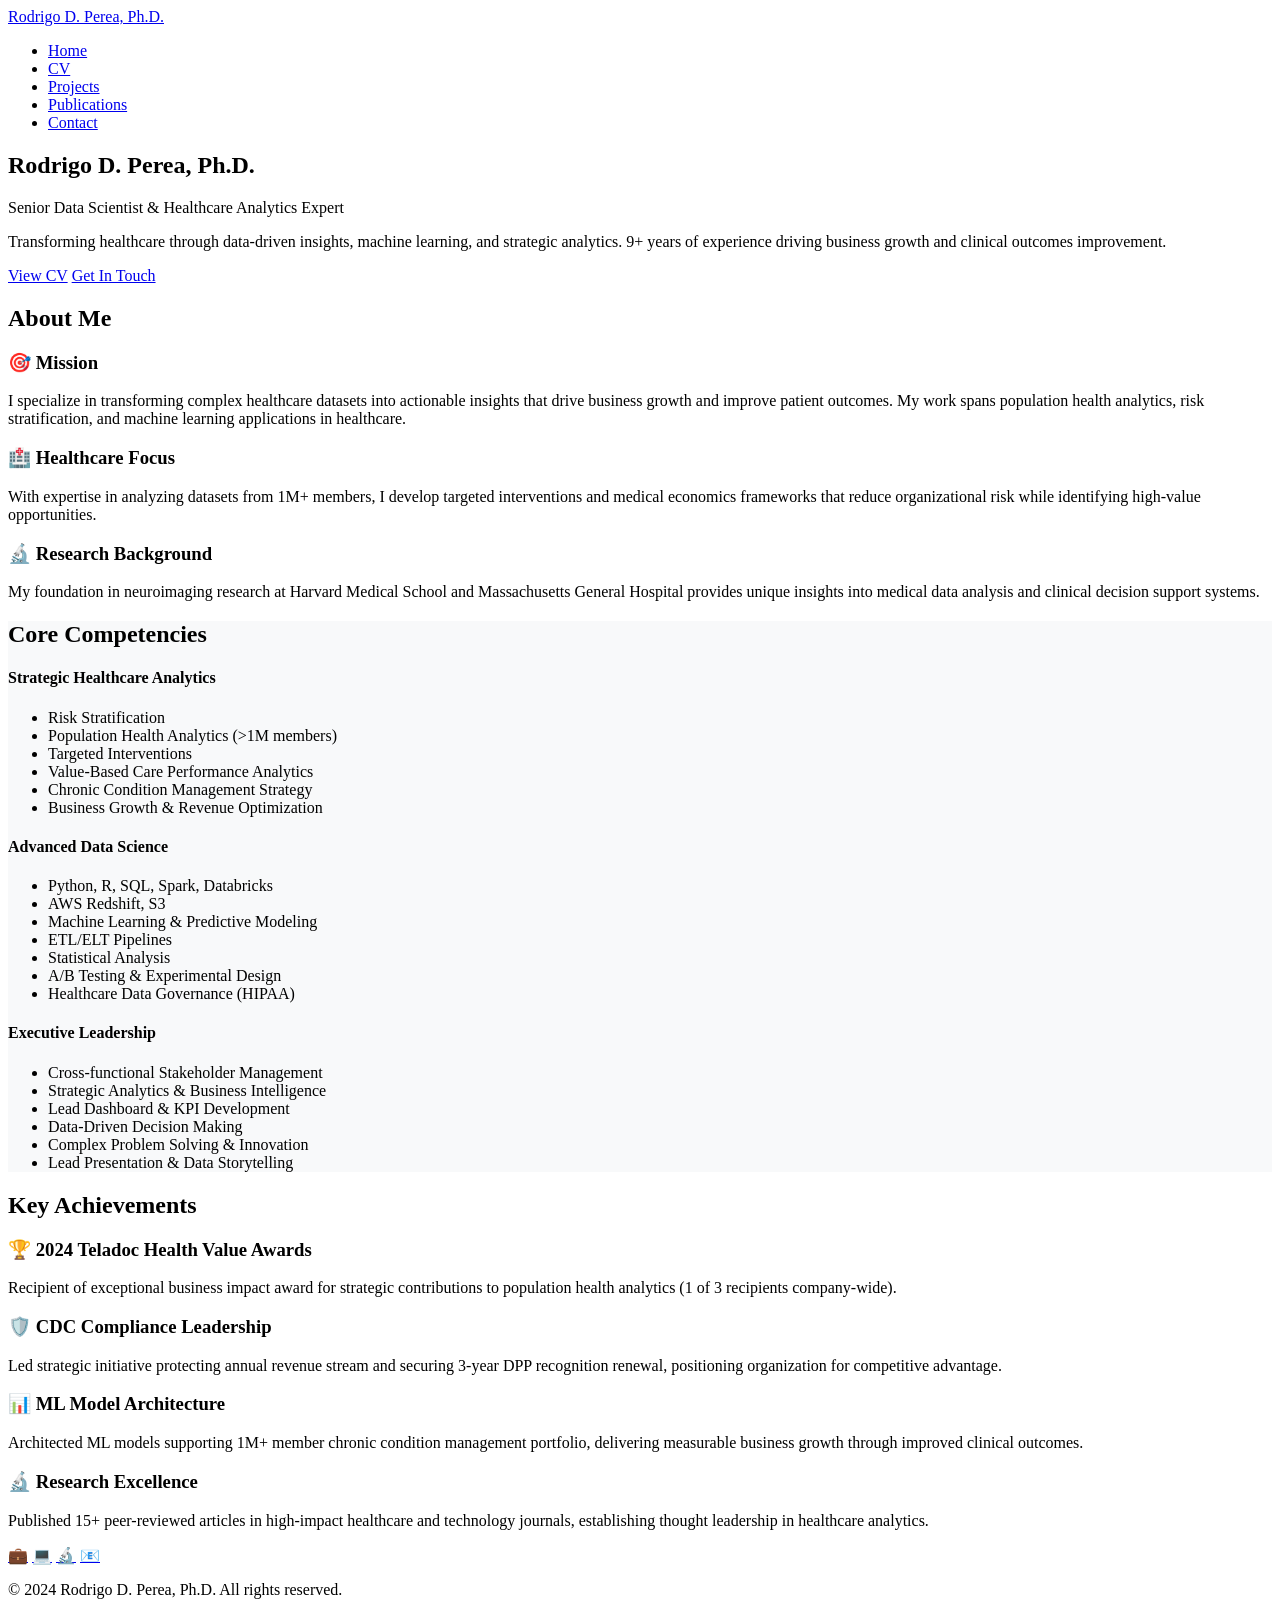
==== index.html @ a5125e3c "Create index.html" ====
<!DOCTYPE html>
<html lang="en">
<head>
    <meta charset="UTF-8">
    <meta name="viewport" content="width=device-width, initial-scale=1.0">
    <title>Rodrigo D. Perea, Ph.D. - Senior Data Scientist</title>
    <meta name="description" content="Senior Data Scientist & Healthcare Analytics Expert with 9+ years of experience in healthcare analytics, machine learning, and neuroimaging research.">
    <link rel="stylesheet" href="styles.css">
    <link rel="icon" type="image/x-icon" href="data:image/svg+xml,<svg xmlns='http://www.w3.org/2000/svg' viewBox='0 0 100 100'><text y='.9em' font-size='90'>🧠</text></svg>">
</head>
<body>
    <!-- Navigation -->
    <nav class="navbar">
        <div class="nav-container">
            <a href="index.html" class="logo">Rodrigo D. Perea, Ph.D.</a>
            <ul class="nav-links">
                <li><a href="index.html">Home</a></li>
                <li><a href="cv.html">CV</a></li>
                <li><a href="projects.html">Projects</a></li>
                <li><a href="publications.html">Publications</a></li>
                <li><a href="contact.html">Contact</a></li>
            </ul>
        </div>
    </nav>

    <!-- Hero Section -->
    <section class="hero">
        <div class="hero-content">
            <h1>Rodrigo D. Perea, Ph.D.</h1>
            <p class="subtitle">Senior Data Scientist & Healthcare Analytics Expert</p>
            <p class="description">Transforming healthcare through data-driven insights, machine learning, and strategic analytics. 9+ years of experience driving business growth and clinical outcomes improvement.</p>
            <div class="cta-buttons">
                <a href="cv.html" class="btn btn-primary">View CV</a>
                <a href="contact.html" class="btn btn-secondary">Get In Touch</a>
            </div>
        </div>
    </section>

    <!-- About Section -->
    <section class="section">
        <div class="container">
            <h2 class="section-title">About Me</h2>
            <div class="card-grid">
                <div class="card">
                    <h3>🎯 Mission</h3>
                    <p>I specialize in transforming complex healthcare datasets into actionable insights that drive business growth and improve patient outcomes. My work spans population health analytics, risk stratification, and machine learning applications in healthcare.</p>
                </div>
                <div class="card">
                    <h3>🏥 Healthcare Focus</h3>
                    <p>With expertise in analyzing datasets from 1M+ members, I develop targeted interventions and medical economics frameworks that reduce organizational risk while identifying high-value opportunities.</p>
                </div>
                <div class="card">
                    <h3>🔬 Research Background</h3>
                    <p>My foundation in neuroimaging research at Harvard Medical School and Massachusetts General Hospital provides unique insights into medical data analysis and clinical decision support systems.</p>
                </div>
            </div>
        </div>
    </section>

    <!-- Core Competencies -->
    <section class="section" style="background-color: #f8f9fa;">
        <div class="container">
            <h2 class="section-title">Core Competencies</h2>
            <div class="skills-grid">
                <div class="skill-category">
                    <h4>Strategic Healthcare Analytics</h4>
                    <ul>
                        <li>Risk Stratification</li>
                        <li>Population Health Analytics (>1M members)</li>
                        <li>Targeted Interventions</li>
                        <li>Value-Based Care Performance Analytics</li>
                        <li>Chronic Condition Management Strategy</li>
                        <li>Business Growth & Revenue Optimization</li>
                    </ul>
                </div>
                <div class="skill-category">
                    <h4>Advanced Data Science</h4>
                    <ul>
                        <li>Python, R, SQL, Spark, Databricks</li>
                        <li>AWS Redshift, S3</li>
                        <li>Machine Learning & Predictive Modeling</li>
                        <li>ETL/ELT Pipelines</li>
                        <li>Statistical Analysis</li>
                        <li>A/B Testing & Experimental Design</li>
                        <li>Healthcare Data Governance (HIPAA)</li>
                    </ul>
                </div>
                <div class="skill-category">
                    <h4>Executive Leadership</h4>
                    <ul>
                        <li>Cross-functional Stakeholder Management</li>
                        <li>Strategic Analytics & Business Intelligence</li>
                        <li>Lead Dashboard & KPI Development</li>
                        <li>Data-Driven Decision Making</li>
                        <li>Complex Problem Solving & Innovation</li>
                        <li>Lead Presentation & Data Storytelling</li>
                    </ul>
                </div>
            </div>
        </div>
    </section>

    <!-- Key Achievements -->
    <section class="section">
        <div class="container">
            <h2 class="section-title">Key Achievements</h2>
            <div class="card-grid">
                <div class="card">
                    <h3>🏆 2024 Teladoc Health Value Awards</h3>
                    <p>Recipient of exceptional business impact award for strategic contributions to population health analytics (1 of 3 recipients company-wide).</p>
                </div>
                <div class="card">
                    <h3>🛡️ CDC Compliance Leadership</h3>
                    <p>Led strategic initiative protecting annual revenue stream and securing 3-year DPP recognition renewal, positioning organization for competitive advantage.</p>
                </div>
                <div class="card">
                    <h3>📊 ML Model Architecture</h3>
                    <p>Architected ML models supporting 1M+ member chronic condition management portfolio, delivering measurable business growth through improved clinical outcomes.</p>
                </div>
                <div class="card">
                    <h3>🔬 Research Excellence</h3>
                    <p>Published 15+ peer-reviewed articles in high-impact healthcare and technology journals, establishing thought leadership in healthcare analytics.</p>
                </div>
            </div>
        </div>
    </section>

    <!-- Footer -->
    <footer class="footer">
        <div class="container">
            <div class="social-links">
                <a href="https://www.linkedin.com/in/rperea" target="_blank" title="LinkedIn">💼</a>
                <a href="https://github.com/rperea14" target="_blank" title="GitHub">💻</a>
                <a href="https://scholar.google.com/citations?user=7rtswHUAAAAJ&hl=en" target="_blank" title="Google Scholar">🔬</a>
                <a href="mailto:rperea14@live.com" title="Email">📧</a>
            </div>
            <p>&copy; 2024 Rodrigo D. Perea, Ph.D. All rights reserved.</p>
        </div>
    </footer>
</body>
</html>
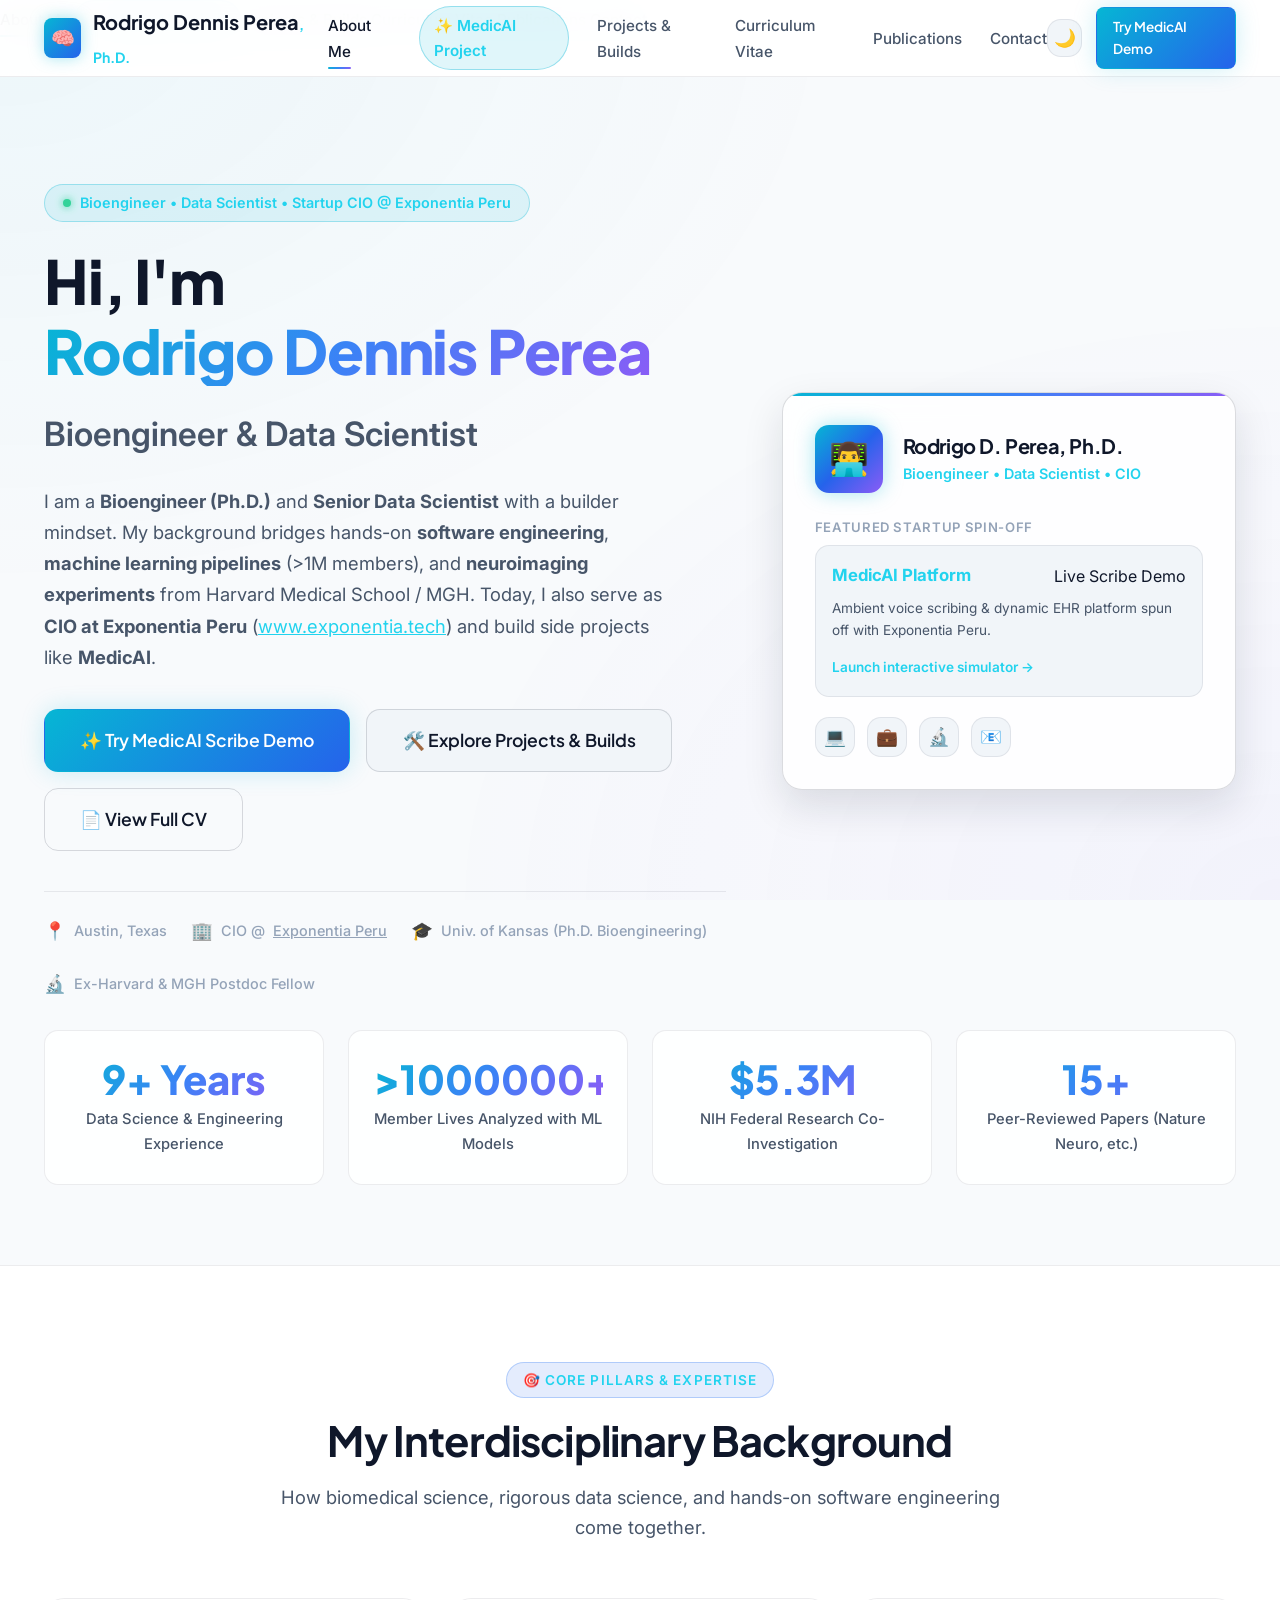
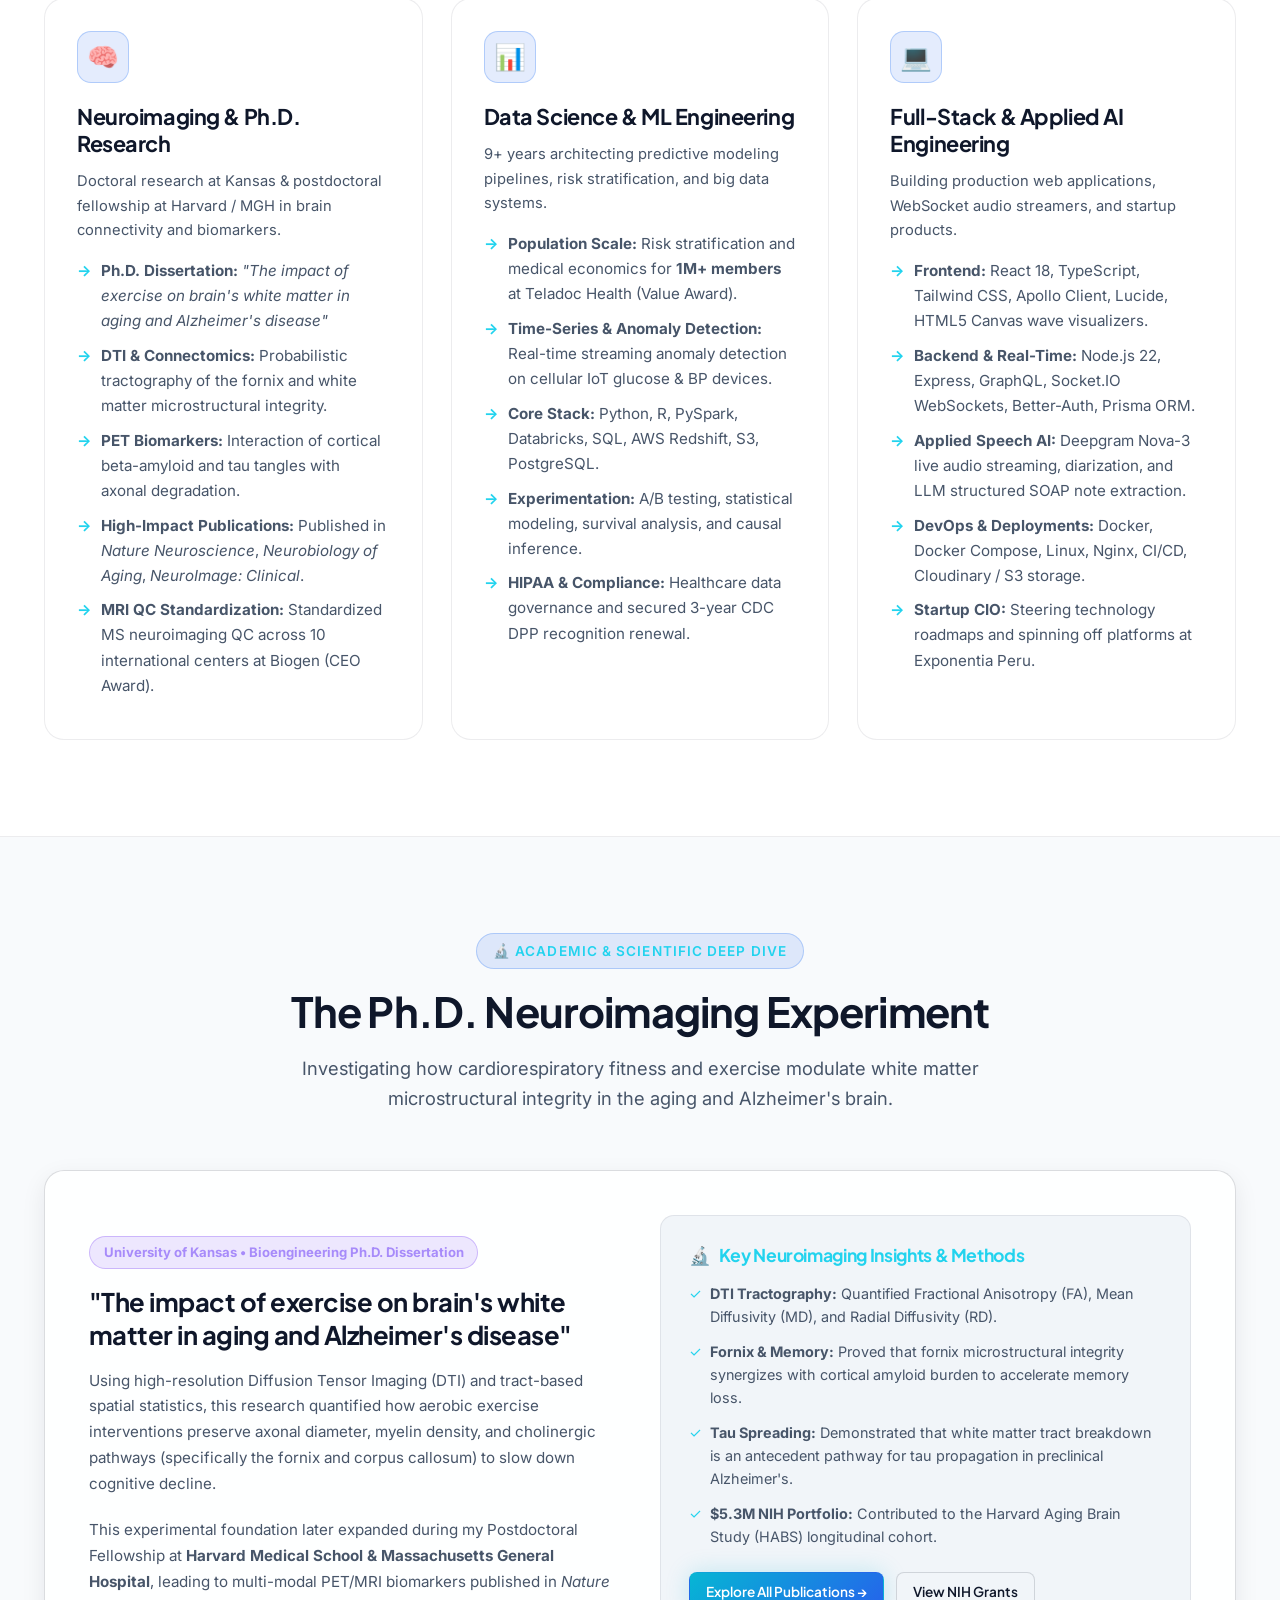
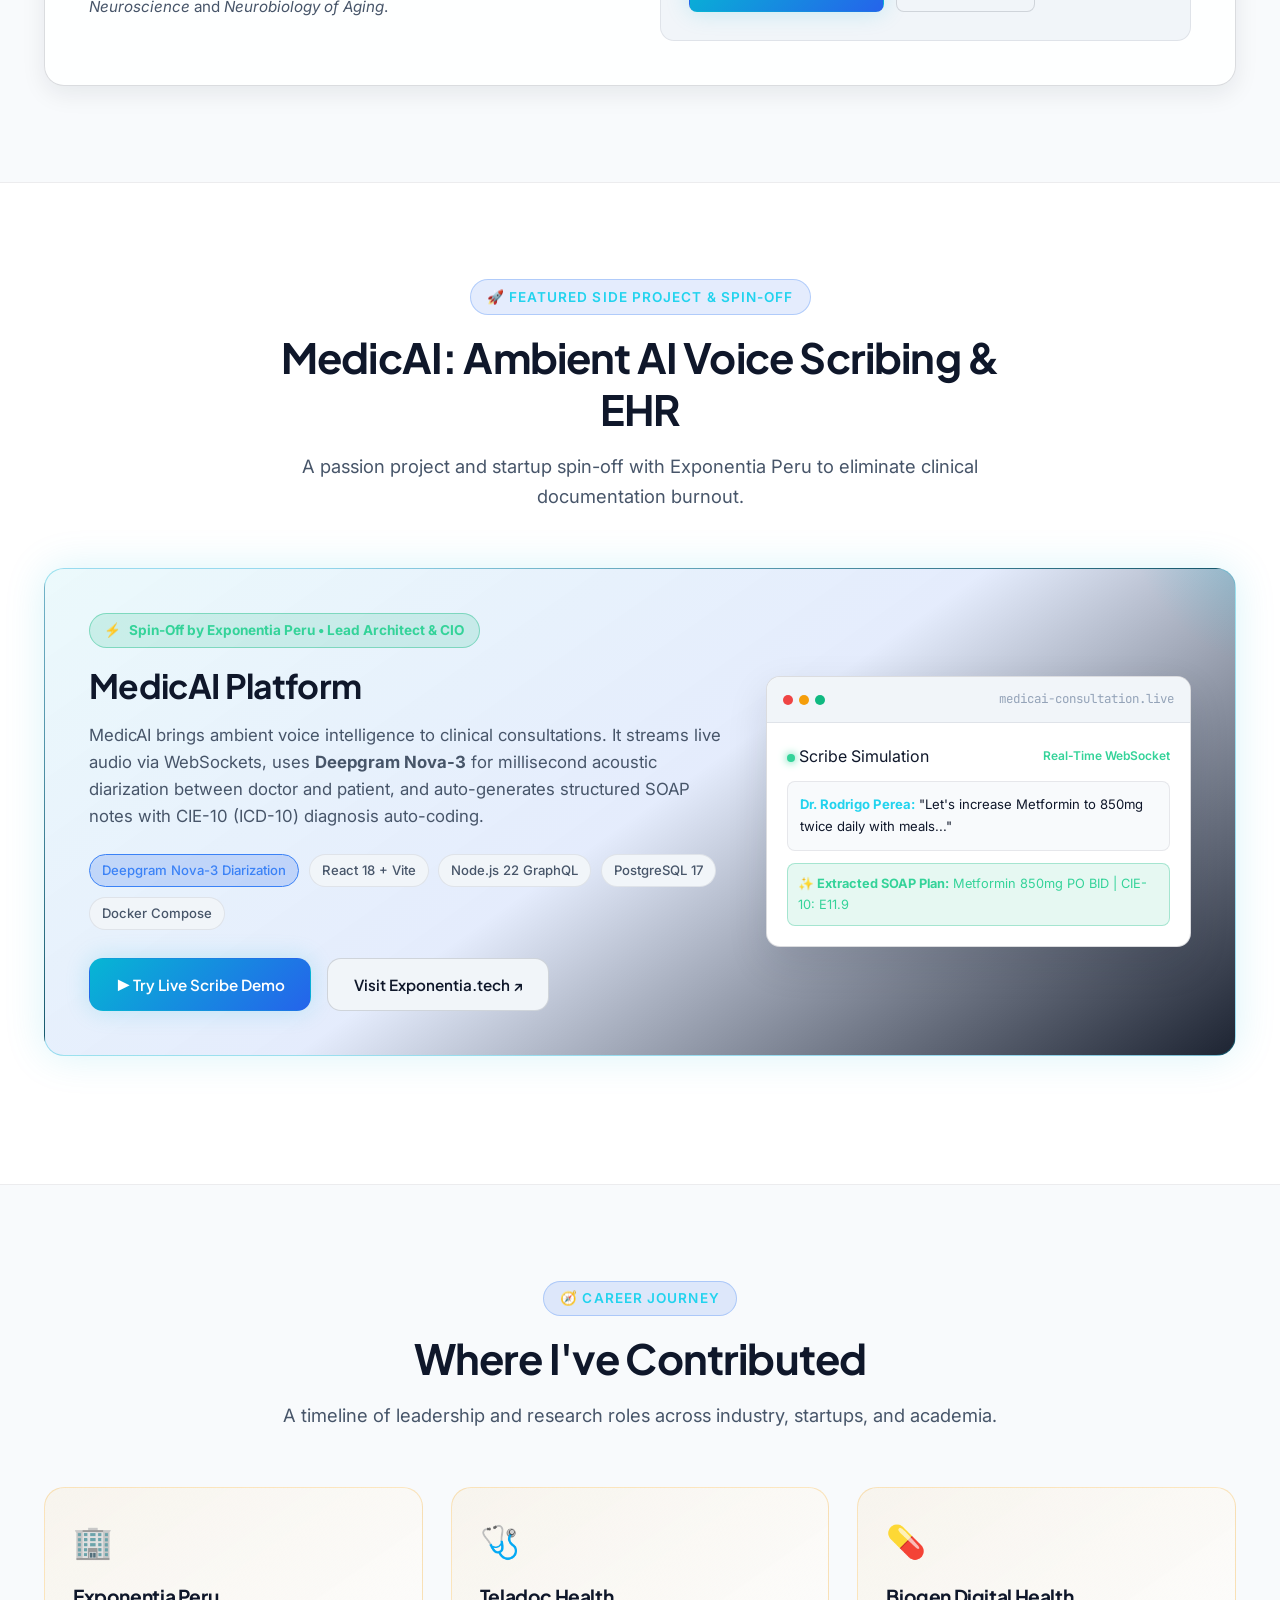
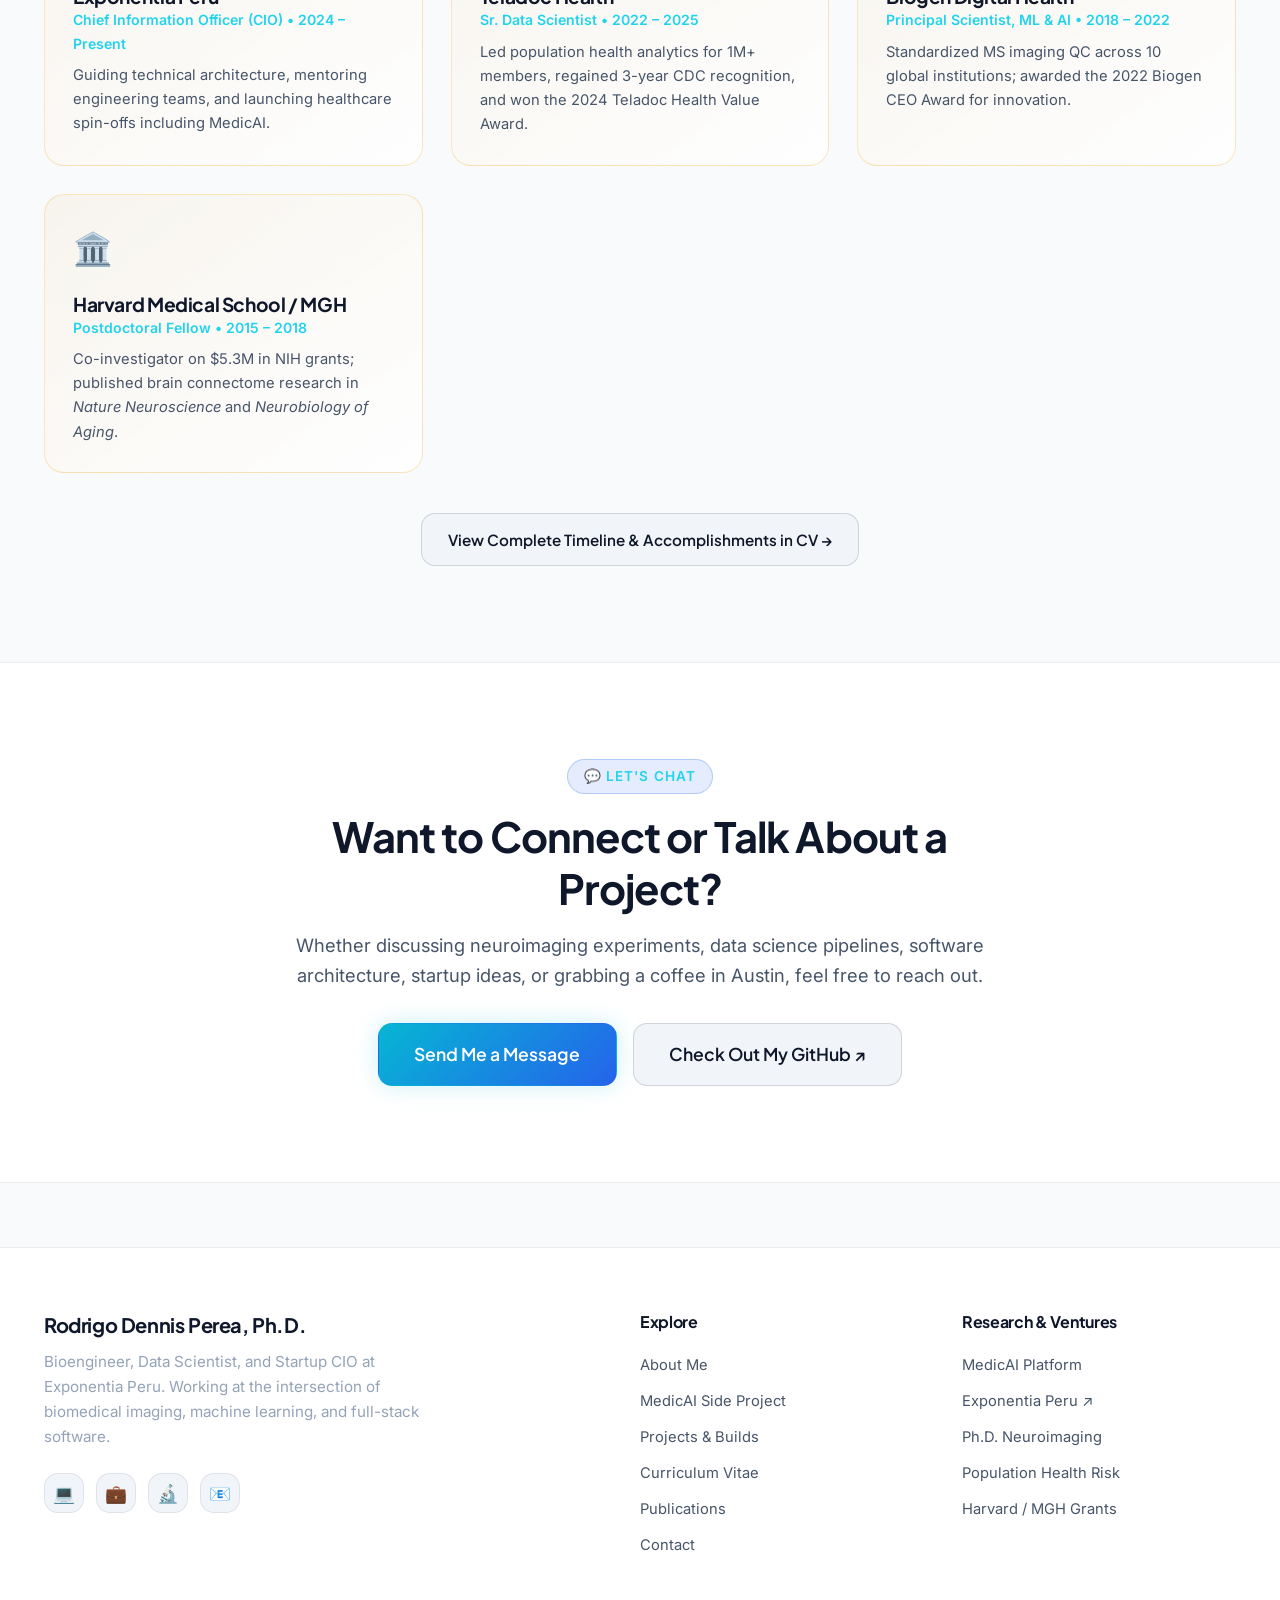
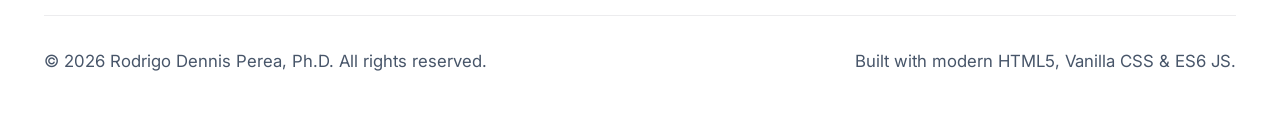
==== commit 13d9bb61: "Updates" ====
--- a/index.html
+++ b/index.html
@@ -1,126 +1,421 @@
 <!DOCTYPE html>
-<html lang="en">
+<html lang="en" data-theme="dark">
 <head>
     <meta charset="UTF-8">
     <meta name="viewport" content="width=device-width, initial-scale=1.0">
-    <title>Rodrigo D. Perea, Ph.D. - Senior Data Scientist</title>
-    <meta name="description" content="Senior Data Scientist & Healthcare Analytics Expert with 9+ years of experience in healthcare analytics, machine learning, and neuroimaging research.">
-    <link rel="stylesheet" href="styles.css">
-    <link rel="icon" type="image/x-icon" href="data:image/svg+xml,<svg xmlns='http://www.w3.org/2000/svg' viewBox='0 0 100 100'><text y='.9em' font-size='90'>🧠</text></svg>">
+    <title>Rodrigo Dennis Perea, Ph.D. | Bioengineer, Data Scientist & Builder</title>
+    <meta name="description" content="Personal portfolio of Rodrigo Dennis Perea, Ph.D. - Bioengineer, Data Scientist, and Startup CIO at Exponentia Peru. Neuroimaging research, full-stack AI engineering, and side projects like MedicAI.">
+    <meta name="keywords" content="Rodrigo Dennis Perea, Rodrigo Perea, Bioengineering, Neuroimaging, Data Science, Machine Learning, Full-Stack, MedicAI, Exponentia Peru, Harvard, Austin TX">
+    
+    <!-- Open Graph / Social Meta -->
+    <meta property="og:type" content="website">
+    <meta property="og:title" content="Rodrigo Dennis Perea, Ph.D. | Bioengineer, Data Scientist & Builder">
+    <meta property="og:description" content="Neuroimaging research, full-stack AI engineering, and side projects like MedicAI.">
+    
+    <!-- CSS Stylesheets -->
+    <link rel="stylesheet" href="css/design-tokens.css">
+    <link rel="stylesheet" href="css/base.css">
+    <link rel="stylesheet" href="css/components.css">
+    
+    <!-- Favicon -->
+    <link rel="icon" type="image/svg+xml" href="data:image/svg+xml,<svg xmlns='http://www.w3.org/2000/svg' viewBox='0 0 100 100'><text y='.9em' font-size='90'>🧠</text></svg>">
 </head>
 <body>
-    <!-- Navigation -->
-    <nav class="navbar">
+
+    <!-- Glassmorphic Navigation -->
+    <nav class="navbar" id="navbar">
         <div class="nav-container">
-            <a href="index.html" class="logo">Rodrigo D. Perea, Ph.D.</a>
+            <a href="index.html" class="nav-brand">
+                <div class="brand-avatar">🧠</div>
+                <span>Rodrigo Dennis Perea<span style="color: var(--cyan-light); font-size: 0.88rem;">, Ph.D.</span></span>
+            </a>
+
             <ul class="nav-links">
-                <li><a href="index.html">Home</a></li>
-                <li><a href="cv.html">CV</a></li>
-                <li><a href="projects.html">Projects</a></li>
-                <li><a href="publications.html">Publications</a></li>
-                <li><a href="contact.html">Contact</a></li>
+                <li><a href="index.html" class="nav-link active">About Me</a></li>
+                <li><a href="medicai.html" class="nav-link nav-link-flagship">✨ MedicAI Project</a></li>
+                <li><a href="projects.html" class="nav-link">Projects & Builds</a></li>
+                <li><a href="cv.html" class="nav-link">Curriculum Vitae</a></li>
+                <li><a href="publications.html" class="nav-link">Publications</a></li>
+                <li><a href="contact.html" class="nav-link">Contact</a></li>
             </ul>
+
+            <div class="nav-actions">
+                <button class="theme-toggle-btn" id="theme-toggle-btn" title="Toggle Theme" aria-label="Toggle Dark/Light Mode">☀️</button>
+                <a href="medicai.html" class="btn btn-cyan btn-sm">Try MedicAI Demo</a>
+                <button class="mobile-menu-btn" id="mobile-menu-btn" aria-label="Open Navigation Menu">☰</button>
+            </div>
         </div>
     </nav>
 
-    <!-- Hero Section -->
-    <section class="hero">
-        <div class="hero-content">
-            <h1>Rodrigo D. Perea, Ph.D.</h1>
-            <p class="subtitle">Senior Data Scientist & Healthcare Analytics Expert</p>
-            <p class="description">Transforming healthcare through data-driven insights, machine learning, and strategic analytics. 9+ years of experience driving business growth and clinical outcomes improvement.</p>
-            <div class="cta-buttons">
-                <a href="cv.html" class="btn btn-primary">View CV</a>
-                <a href="contact.html" class="btn btn-secondary">Get In Touch</a>
+    <!-- Mobile Navigation Drawer -->
+    <div class="mobile-nav-drawer" id="mobile-nav-drawer">
+        <a href="index.html" class="nav-link active">About Me</a>
+        <a href="medicai.html" class="nav-link nav-link-flagship">✨ MedicAI Project</a>
+        <a href="projects.html" class="nav-link">Projects & Builds</a>
+        <a href="cv.html" class="nav-link">Curriculum Vitae</a>
+        <a href="publications.html" class="nav-link">Publications</a>
+        <a href="contact.html" class="nav-link">Contact</a>
+    </div>
+
+    <!-- Personal Hero Section -->
+    <header class="hero">
+        <div class="container">
+            <div class="hero-grid">
+                <div class="hero-content">
+                    <div class="hero-badge-container">
+                        <span class="hero-badge">
+                            <span class="live-indicator"></span> Bioengineer • Data Scientist • Startup CIO @ Exponentia Peru
+                        </span>
+                    </div>
+
+                    <h1 class="hero-title">
+                        Hi, I'm <br>
+                        <span class="gradient-text">Rodrigo Dennis Perea</span>
+                    </h1>
+
+                    <div class="hero-typed-role">
+                        <span id="hero-typed-text">Bioengineer & Data Scientist</span>
+                    </div>
+
+                    <p class="hero-desc">
+                        I am a <strong>Bioengineer (Ph.D.)</strong> and <strong>Senior Data Scientist</strong> with a builder mindset. My background bridges hands-on <strong>software engineering</strong>, <strong>machine learning pipelines</strong> (>1M members), and <strong>neuroimaging experiments</strong> from Harvard Medical School / MGH. Today, I also serve as <strong>CIO at Exponentia Peru</strong> (<a href="https://www.exponentia.tech" target="_blank" style="color: var(--cyan-light); text-decoration: underline;">www.exponentia.tech</a>) and build side projects like <strong>MedicAI</strong>.
+                    </p>
+
+                    <div class="hero-cta">
+                        <a href="medicai.html" class="btn btn-cyan btn-lg">
+                            <span>✨ Try MedicAI Scribe Demo</span>
+                        </a>
+                        <a href="projects.html" class="btn btn-secondary btn-lg">
+                            <span>🛠️ Explore Projects & Builds</span>
+                        </a>
+                        <a href="cv.html" class="btn btn-outline btn-lg">
+                            <span>📄 View Full CV</span>
+                        </a>
+                    </div>
+
+                    <div class="hero-trust-badges">
+                        <div class="trust-item"><span class="icon">📍</span> Austin, Texas</div>
+                        <div class="trust-item"><span class="icon">🏢</span> CIO @ <a href="https://www.exponentia.tech" target="_blank" style="color: inherit; text-decoration: underline;">Exponentia Peru</a></div>
+                        <div class="trust-item"><span class="icon">🎓</span> Univ. of Kansas (Ph.D. Bioengineering)</div>
+                        <div class="trust-item"><span class="icon">🔬</span> Ex-Harvard & MGH Postdoc Fellow</div>
+                    </div>
+                </div>
+
+                <!-- Hero Visual Glass Card -->
+                <div class="hero-visual">
+                    <div class="hero-glass-card animate-float">
+                        <div class="hero-profile-header">
+                            <div class="hero-profile-avatar">👨‍💻</div>
+                            <div class="hero-profile-title">
+                                <h3>Rodrigo D. Perea, Ph.D.</h3>
+                                <p>Bioengineer • Data Scientist • CIO</p>
+                            </div>
+                        </div>
+
+                        <!-- Mini Project Callout -->
+                        <div style="margin-bottom: 1.25rem;">
+                            <div style="font-size: 0.82rem; color: var(--text-muted); margin-bottom: 0.4rem; font-weight: 600; text-transform: uppercase; letter-spacing: 0.05em;">Featured Startup Spin-Off</div>
+                            <div style="background: var(--bg-tertiary); border: 1px solid var(--border-subtle); border-radius: var(--radius-md); padding: 1rem;">
+                                <div style="display: flex; justify-content: space-between; align-items: center; margin-bottom: 0.4rem;">
+                                    <span style="font-weight: 700; color: var(--cyan-light); font-size: 1.05rem;">MedicAI Platform</span>
+                                    <span class="status-pill ready">Live Scribe Demo</span>
+                                </div>
+                                <p style="font-size: 0.85rem; color: var(--text-secondary); margin-bottom: 0.75rem;">
+                                    Ambient voice scribing & dynamic EHR platform spun off with Exponentia Peru.
+                                </p>
+                                <a href="medicai.html" style="font-size: 0.85rem; font-weight: 600; color: var(--cyan-light); display: inline-flex; align-items: center; gap: 0.3rem;">
+                                    Launch interactive simulator →
+                                </a>
+                            </div>
+                        </div>
+
+                        <!-- Social Buttons -->
+                        <div style="display: flex; gap: 0.75rem;">
+                            <a href="https://github.com/rperea14" target="_blank" class="social-btn" title="GitHub">💻</a>
+                            <a href="https://www.linkedin.com/in/rperea" target="_blank" class="social-btn" title="LinkedIn">💼</a>
+                            <a href="https://scholar.google.com/citations?user=7rtswHUAAAAJ&hl=en" target="_blank" class="social-btn" title="Google Scholar">🔬</a>
+                            <a href="mailto:rperea14@live.com" class="social-btn" title="Email">📧</a>
+                        </div>
+                    </div>
+                </div>
+            </div>
+
+            <!-- Quantitative Snapshot Grid -->
+            <div class="stats-grid">
+                <div class="stat-card">
+                    <div class="stat-number" data-target="9" data-suffix="+ Years">9+ Years</div>
+                    <div class="stat-label">Data Science & Engineering Experience</div>
+                </div>
+                <div class="stat-card">
+                    <div class="stat-number" data-target="1000000" data-prefix=">" data-suffix="+">1M+</div>
+                    <div class="stat-label">Member Lives Analyzed with ML Models</div>
+                </div>
+                <div class="stat-card">
+                    <div class="stat-number" data-target="5.3" data-prefix="$" data-suffix="M">$5.3M</div>
+                    <div class="stat-label">NIH Federal Research Co-Investigation</div>
+                </div>
+                <div class="stat-card">
+                    <div class="stat-number" data-target="15" data-suffix="+">15+</div>
+                    <div class="stat-label">Peer-Reviewed Papers (Nature Neuro, etc.)</div>
+                </div>
+            </div>
+        </div>
+    </header>
+
+    <!-- 3 Core Pillars: Neuroimaging Research, Data Science, Software Engineering -->
+    <section class="section section-alt">
+        <div class="container">
+            <div class="section-header">
+                <span class="section-badge">🎯 Core Pillars & Expertise</span>
+                <h2 class="section-title">My Interdisciplinary Background</h2>
+                <p class="section-subtitle">
+                    How biomedical science, rigorous data science, and hands-on software engineering come together.
+                </p>
+            </div>
+
+            <div class="competency-grid">
+                <!-- Pillar 1: Neuroimaging & Ph.D. Science -->
+                <div class="competency-card">
+                    <div class="competency-icon">🧠</div>
+                    <h3>Neuroimaging & Ph.D. Research</h3>
+                    <p style="font-size: 0.92rem; color: var(--text-secondary); margin-bottom: 1rem;">
+                        Doctoral research at Kansas & postdoctoral fellowship at Harvard / MGH in brain connectivity and biomarkers.
+                    </p>
+                    <ul class="competency-list">
+                        <li><strong>Ph.D. Dissertation:</strong> <em>"The impact of exercise on brain's white matter in aging and Alzheimer's disease"</em></li>
+                        <li><strong>DTI & Connectomics:</strong> Probabilistic tractography of the fornix and white matter microstructural integrity.</li>
+                        <li><strong>PET Biomarkers:</strong> Interaction of cortical beta-amyloid and tau tangles with axonal degradation.</li>
+                        <li><strong>High-Impact Publications:</strong> Published in <em>Nature Neuroscience</em>, <em>Neurobiology of Aging</em>, <em>NeuroImage: Clinical</em>.</li>
+                        <li><strong>MRI QC Standardization:</strong> Standardized MS neuroimaging QC across 10 international centers at Biogen (CEO Award).</li>
+                    </ul>
+                </div>
+
+                <!-- Pillar 2: Data Science & ML -->
+                <div class="competency-card">
+                    <div class="competency-icon">📊</div>
+                    <h3>Data Science & ML Engineering</h3>
+                    <p style="font-size: 0.92rem; color: var(--text-secondary); margin-bottom: 1rem;">
+                        9+ years architecting predictive modeling pipelines, risk stratification, and big data systems.
+                    </p>
+                    <ul class="competency-list">
+                        <li><strong>Population Scale:</strong> Risk stratification and medical economics for <strong>1M+ members</strong> at Teladoc Health (Value Award).</li>
+                        <li><strong>Time-Series & Anomaly Detection:</strong> Real-time streaming anomaly detection on cellular IoT glucose & BP devices.</li>
+                        <li><strong>Core Stack:</strong> Python, R, PySpark, Databricks, SQL, AWS Redshift, S3, PostgreSQL.</li>
+                        <li><strong>Experimentation:</strong> A/B testing, statistical modeling, survival analysis, and causal inference.</li>
+                        <li><strong>HIPAA & Compliance:</strong> Healthcare data governance and secured 3-year CDC DPP recognition renewal.</li>
+                    </ul>
+                </div>
+
+                <!-- Pillar 3: Engineering & Software Building -->
+                <div class="competency-card">
+                    <div class="competency-icon">💻</div>
+                    <h3>Full-Stack & Applied AI Engineering</h3>
+                    <p style="font-size: 0.92rem; color: var(--text-secondary); margin-bottom: 1rem;">
+                        Building production web applications, WebSocket audio streamers, and startup products.
+                    </p>
+                    <ul class="competency-list">
+                        <li><strong>Frontend:</strong> React 18, TypeScript, Tailwind CSS, Apollo Client, Lucide, HTML5 Canvas wave visualizers.</li>
+                        <li><strong>Backend & Real-Time:</strong> Node.js 22, Express, GraphQL, Socket.IO WebSockets, Better-Auth, Prisma ORM.</li>
+                        <li><strong>Applied Speech AI:</strong> Deepgram Nova-3 live audio streaming, diarization, and LLM structured SOAP note extraction.</li>
+                        <li><strong>DevOps & Deployments:</strong> Docker, Docker Compose, Linux, Nginx, CI/CD, Cloudinary / S3 storage.</li>
+                        <li><strong>Startup CIO:</strong> Steering technology roadmaps and spinning off platforms at Exponentia Peru.</li>
+                    </ul>
+                </div>
             </div>
         </div>
     </section>
 
-    <!-- About Section -->
+    <!-- Ph.D. Neuroimaging Experiment Spotlight -->
     <section class="section">
         <div class="container">
-            <h2 class="section-title">About Me</h2>
+            <div class="section-header">
+                <span class="section-badge">🔬 Academic & Scientific Deep Dive</span>
+                <h2 class="section-title">The Ph.D. Neuroimaging Experiment</h2>
+                <p class="section-subtitle">
+                    Investigating how cardiorespiratory fitness and exercise modulate white matter microstructural integrity in the aging and Alzheimer's brain.
+                </p>
+            </div>
+
+            <div style="background: var(--bg-card); border: 1px solid var(--border-medium); border-radius: var(--radius-lg); padding: 2.75rem; box-shadow: var(--shadow-md);">
+                <div style="display: grid; grid-template-columns: 1fr 1fr; gap: 2.5rem; align-items: center;">
+                    <div>
+                        <div style="display: inline-block; padding: 0.3rem 0.85rem; border-radius: var(--radius-full); background: rgba(139, 92, 246, 0.15); border: 1px solid rgba(139, 92, 246, 0.35); color: var(--purple-light); font-size: 0.82rem; font-weight: 700; margin-bottom: 1rem;">
+                            University of Kansas • Bioengineering Ph.D. Dissertation
+                        </div>
+                        <h3 style="font-size: 1.6rem; margin-bottom: 1rem; line-height: 1.3;">
+                            "The impact of exercise on brain's white matter in aging and Alzheimer's disease"
+                        </h3>
+                        <p style="font-size: 0.95rem; color: var(--text-secondary); line-height: 1.7; margin-bottom: 1.25rem;">
+                            Using high-resolution Diffusion Tensor Imaging (DTI) and tract-based spatial statistics, this research quantified how aerobic exercise interventions preserve axonal diameter, myelin density, and cholinergic pathways (specifically the fornix and corpus callosum) to slow down cognitive decline.
+                        </p>
+                        <p style="font-size: 0.95rem; color: var(--text-secondary); line-height: 1.7;">
+                            This experimental foundation later expanded during my Postdoctoral Fellowship at <strong>Harvard Medical School & Massachusetts General Hospital</strong>, leading to multi-modal PET/MRI biomarkers published in <em>Nature Neuroscience</em> and <em>Neurobiology of Aging</em>.
+                        </p>
+                    </div>
+
+                    <div style="background: var(--bg-tertiary); border: 1px solid var(--border-subtle); border-radius: var(--radius-md); padding: 1.75rem;">
+                        <h4 style="font-size: 1.1rem; color: var(--cyan-light); margin-bottom: 1rem; display: flex; align-items: center; gap: 0.5rem;">
+                            <span>🔬</span> Key Neuroimaging Insights & Methods
+                        </h4>
+                        <ul style="list-style: none; padding-left: 0; font-size: 0.9rem; color: var(--text-secondary); line-height: 1.6;">
+                            <li style="margin-bottom: 0.75rem; position: relative; padding-left: 1.3rem;">
+                                <span style="position: absolute; left: 0; color: var(--cyan-light);">✓</span>
+                                <strong>DTI Tractography:</strong> Quantified Fractional Anisotropy (FA), Mean Diffusivity (MD), and Radial Diffusivity (RD).
+                            </li>
+                            <li style="margin-bottom: 0.75rem; position: relative; padding-left: 1.3rem;">
+                                <span style="position: absolute; left: 0; color: var(--cyan-light);">✓</span>
+                                <strong>Fornix & Memory:</strong> Proved that fornix microstructural integrity synergizes with cortical amyloid burden to accelerate memory loss.
+                            </li>
+                            <li style="margin-bottom: 0.75rem; position: relative; padding-left: 1.3rem;">
+                                <span style="position: absolute; left: 0; color: var(--cyan-light);">✓</span>
+                                <strong>Tau Spreading:</strong> Demonstrated that white matter tract breakdown is an antecedent pathway for tau propagation in preclinical Alzheimer's.
+                            </li>
+                            <li style="position: relative; padding-left: 1.3rem;">
+                                <span style="position: absolute; left: 0; color: var(--cyan-light);">✓</span>
+                                <strong>$5.3M NIH Portfolio:</strong> Contributed to the Harvard Aging Brain Study (HABS) longitudinal cohort.
+                            </li>
+                        </ul>
+                        <div style="margin-top: 1.5rem; display: flex; gap: 0.75rem;">
+                            <a href="publications.html" class="btn btn-cyan btn-sm">Explore All Publications →</a>
+                            <a href="cv.html" class="btn btn-secondary btn-sm">View NIH Grants</a>
+                        </div>
+                    </div>
+                </div>
+            </div>
+        </div>
+    </section>
+
+    <!-- Featured Side Project Spotlight: MedicAI -->
+    <section class="section section-alt">
+        <div class="container">
+            <div class="section-header">
+                <span class="section-badge">🚀 Featured Side Project & Spin-Off</span>
+                <h2 class="section-title">MedicAI: Ambient AI Voice Scribing & EHR</h2>
+                <p class="section-subtitle">
+                    A passion project and startup spin-off with Exponentia Peru to eliminate clinical documentation burnout.
+                </p>
+            </div>
+
+            <div class="flagship-card">
+                <div class="flagship-content">
+                    <span class="flagship-badge">
+                        <span>⚡</span> Spin-Off by Exponentia Peru • Lead Architect & CIO
+                    </span>
+                    <h3>MedicAI Platform</h3>
+                    <p>
+                        MedicAI brings ambient voice intelligence to clinical consultations. It streams live audio via WebSockets, uses <strong>Deepgram Nova-3</strong> for millisecond acoustic diarization between doctor and patient, and auto-generates structured SOAP notes with CIE-10 (ICD-10) diagnosis auto-coding.
+                    </p>
+
+                    <div class="flagship-tags">
+                        <span class="tag-pill active">Deepgram Nova-3 Diarization</span>
+                        <span class="tag-pill">React 18 + Vite</span>
+                        <span class="tag-pill">Node.js 22 GraphQL</span>
+                        <span class="tag-pill">PostgreSQL 17</span>
+                        <span class="tag-pill">Docker Compose</span>
+                    </div>
+
+                    <div style="display: flex; gap: 1rem; flex-wrap: wrap;">
+                        <a href="medicai.html" class="btn btn-cyan">
+                            <span>▶ Try Live Scribe Demo</span>
+                        </a>
+                        <a href="https://www.exponentia.tech" target="_blank" class="btn btn-secondary">
+                            <span>Visit Exponentia.tech ↗</span>
+                        </a>
+                    </div>
+                </div>
+
+                <div class="flagship-mockup">
+                    <div class="mockup-header">
+                        <div class="mockup-dots">
+                            <span></span><span></span><span></span>
+                        </div>
+                        <span style="font-family: var(--font-mono); font-size: 0.78rem; color: var(--text-muted);">medicai-consultation.live</span>
+                    </div>
+                    <div class="mockup-body">
+                        <div style="display: flex; justify-content: space-between; align-items: center; margin-bottom: 0.75rem;">
+                            <span class="status-pill recording"><span class="live-indicator"></span> Scribe Simulation</span>
+                            <span style="font-size: 0.75rem; color: var(--emerald-light); font-weight: 600;">Real-Time WebSocket</span>
+                        </div>
+                        <div style="background: var(--bg-primary); border-radius: var(--radius-sm); padding: 0.75rem; font-size: 0.82rem; margin-bottom: 0.75rem; border: 1px solid var(--border-subtle);">
+                            <strong style="color: var(--cyan-light);">Dr. Rodrigo Perea:</strong> "Let's increase Metformin to 850mg twice daily with meals..."
+                        </div>
+                        <div style="background: rgba(16, 185, 129, 0.1); border: 1px solid rgba(16, 185, 129, 0.3); border-radius: var(--radius-sm); padding: 0.6rem; font-size: 0.8rem; color: var(--emerald-light);">
+                            <strong>✨ Extracted SOAP Plan:</strong> Metformin 850mg PO BID | CIE-10: E11.9
+                        </div>
+                    </div>
+                </div>
+            </div>
+        </div>
+    </section>
+
+    <!-- Career Snapshot -->
+    <section class="section">
+        <div class="container">
+            <div class="section-header">
+                <span class="section-badge">🧭 Career Journey</span>
+                <h2 class="section-title">Where I've Contributed</h2>
+                <p class="section-subtitle">
+                    A timeline of leadership and research roles across industry, startups, and academia.
+                </p>
+            </div>
+
             <div class="card-grid">
-                <div class="card">
-                    <h3>🎯 Mission</h3>
-                    <p>I specialize in transforming complex healthcare datasets into actionable insights that drive business growth and improve patient outcomes. My work spans population health analytics, risk stratification, and machine learning applications in healthcare.</p>
-                </div>
-                <div class="card">
-                    <h3>🏥 Healthcare Focus</h3>
-                    <p>With expertise in analyzing datasets from 1M+ members, I develop targeted interventions and medical economics frameworks that reduce organizational risk while identifying high-value opportunities.</p>
-                </div>
-                <div class="card">
-                    <h3>🔬 Research Background</h3>
-                    <p>My foundation in neuroimaging research at Harvard Medical School and Massachusetts General Hospital provides unique insights into medical data analysis and clinical decision support systems.</p>
-                </div>
+                <div class="award-card">
+                    <div class="award-icon">🏢</div>
+                    <h4>Exponentia Peru</h4>
+                    <p style="font-size: 0.88rem; color: var(--cyan-light); font-weight: 600; margin-bottom: 0.5rem;">Chief Information Officer (CIO) • 2024 – Present</p>
+                    <p style="font-size: 0.92rem; color: var(--text-secondary);">
+                        Guiding technical architecture, mentoring engineering teams, and launching healthcare spin-offs including MedicAI.
+                    </p>
+                </div>
+
+                <div class="award-card">
+                    <div class="award-icon">🩺</div>
+                    <h4>Teladoc Health</h4>
+                    <p style="font-size: 0.88rem; color: var(--cyan-light); font-weight: 600; margin-bottom: 0.5rem;">Sr. Data Scientist • 2022 – 2025</p>
+                    <p style="font-size: 0.92rem; color: var(--text-secondary);">
+                        Led population health analytics for 1M+ members, regained 3-year CDC recognition, and won the 2024 Teladoc Health Value Award.
+                    </p>
+                </div>
+
+                <div class="award-card">
+                    <div class="award-icon">💊</div>
+                    <h4>Biogen Digital Health</h4>
+                    <p style="font-size: 0.88rem; color: var(--cyan-light); font-weight: 600; margin-bottom: 0.5rem;">Principal Scientist, ML & AI • 2018 – 2022</p>
+                    <p style="font-size: 0.92rem; color: var(--text-secondary);">
+                        Standardized MS imaging QC across 10 global institutions; awarded the 2022 Biogen CEO Award for innovation.
+                    </p>
+                </div>
+
+                <div class="award-card">
+                    <div class="award-icon">🏛️</div>
+                    <h4>Harvard Medical School / MGH</h4>
+                    <p style="font-size: 0.88rem; color: var(--cyan-light); font-weight: 600; margin-bottom: 0.5rem;">Postdoctoral Fellow • 2015 – 2018</p>
+                    <p style="font-size: 0.92rem; color: var(--text-secondary);">
+                        Co-investigator on $5.3M in NIH grants; published brain connectome research in <em>Nature Neuroscience</em> and <em>Neurobiology of Aging</em>.
+                    </p>
+                </div>
+            </div>
+
+            <div style="text-align: center; margin-top: 2.5rem;">
+                <a href="cv.html" class="btn btn-secondary">
+                    <span>View Complete Timeline & Accomplishments in CV →</span>
+                </a>
             </div>
         </div>
     </section>
 
-    <!-- Core Competencies -->
-    <section class="section" style="background-color: #f8f9fa;">
-        <div class="container">
-            <h2 class="section-title">Core Competencies</h2>
-            <div class="skills-grid">
-                <div class="skill-category">
-                    <h4>Strategic Healthcare Analytics</h4>
-                    <ul>
-                        <li>Risk Stratification</li>
-                        <li>Population Health Analytics (>1M members)</li>
-                        <li>Targeted Interventions</li>
-                        <li>Value-Based Care Performance Analytics</li>
-                        <li>Chronic Condition Management Strategy</li>
-                        <li>Business Growth & Revenue Optimization</li>
-                    </ul>
-                </div>
-                <div class="skill-category">
-                    <h4>Advanced Data Science</h4>
-                    <ul>
-                        <li>Python, R, SQL, Spark, Databricks</li>
-                        <li>AWS Redshift, S3</li>
-                        <li>Machine Learning & Predictive Modeling</li>
-                        <li>ETL/ELT Pipelines</li>
-                        <li>Statistical Analysis</li>
-                        <li>A/B Testing & Experimental Design</li>
-                        <li>Healthcare Data Governance (HIPAA)</li>
-                    </ul>
-                </div>
-                <div class="skill-category">
-                    <h4>Executive Leadership</h4>
-                    <ul>
-                        <li>Cross-functional Stakeholder Management</li>
-                        <li>Strategic Analytics & Business Intelligence</li>
-                        <li>Lead Dashboard & KPI Development</li>
-                        <li>Data-Driven Decision Making</li>
-                        <li>Complex Problem Solving & Innovation</li>
-                        <li>Lead Presentation & Data Storytelling</li>
-                    </ul>
-                </div>
-            </div>
-        </div>
-    </section>
-
-    <!-- Key Achievements -->
-    <section class="section">
-        <div class="container">
-            <h2 class="section-title">Key Achievements</h2>
-            <div class="card-grid">
-                <div class="card">
-                    <h3>🏆 2024 Teladoc Health Value Awards</h3>
-                    <p>Recipient of exceptional business impact award for strategic contributions to population health analytics (1 of 3 recipients company-wide).</p>
-                </div>
-                <div class="card">
-                    <h3>🛡️ CDC Compliance Leadership</h3>
-                    <p>Led strategic initiative protecting annual revenue stream and securing 3-year DPP recognition renewal, positioning organization for competitive advantage.</p>
-                </div>
-                <div class="card">
-                    <h3>📊 ML Model Architecture</h3>
-                    <p>Architected ML models supporting 1M+ member chronic condition management portfolio, delivering measurable business growth through improved clinical outcomes.</p>
-                </div>
-                <div class="card">
-                    <h3>🔬 Research Excellence</h3>
-                    <p>Published 15+ peer-reviewed articles in high-impact healthcare and technology journals, establishing thought leadership in healthcare analytics.</p>
-                </div>
+    <!-- Connect & Contact CTA -->
+    <section class="section section-alt">
+        <div class="container" style="text-align: center; max-width: 780px;">
+            <span class="section-badge">💬 Let's Chat</span>
+            <h2 class="section-title">Want to Connect or Talk About a Project?</h2>
+            <p class="section-subtitle" style="margin-bottom: 2rem;">
+                Whether discussing neuroimaging experiments, data science pipelines, software architecture, startup ideas, or grabbing a coffee in Austin, feel free to reach out.
+            </p>
+            <div style="display: flex; justify-content: center; gap: 1rem; flex-wrap: wrap;">
+                <a href="contact.html" class="btn btn-cyan btn-lg">Send Me a Message</a>
+                <a href="https://github.com/rperea14" target="_blank" class="btn btn-secondary btn-lg">Check Out My GitHub ↗</a>
             </div>
         </div>
     </section>
@@ -128,14 +423,50 @@
     <!-- Footer -->
     <footer class="footer">
         <div class="container">
-            <div class="social-links">
-                <a href="https://www.linkedin.com/in/rperea" target="_blank" title="LinkedIn">💼</a>
-                <a href="https://github.com/rperea14" target="_blank" title="GitHub">💻</a>
-                <a href="https://scholar.google.com/citations?user=7rtswHUAAAAJ&hl=en" target="_blank" title="Google Scholar">🔬</a>
-                <a href="mailto:rperea14@live.com" title="Email">📧</a>
-            </div>
-            <p>&copy; 2024 Rodrigo D. Perea, Ph.D. All rights reserved.</p>
+            <div class="footer-grid">
+                <div class="footer-brand">
+                    <h4>Rodrigo Dennis Perea, Ph.D.</h4>
+                    <p>Bioengineer, Data Scientist, and Startup CIO at Exponentia Peru. Working at the intersection of biomedical imaging, machine learning, and full-stack software.</p>
+                    <div class="social-links">
+                        <a href="https://github.com/rperea14" target="_blank" class="social-btn" title="GitHub">💻</a>
+                        <a href="https://www.linkedin.com/in/rperea" target="_blank" class="social-btn" title="LinkedIn">💼</a>
+                        <a href="https://scholar.google.com/citations?user=7rtswHUAAAAJ&hl=en" target="_blank" class="social-btn" title="Google Scholar">🔬</a>
+                        <a href="mailto:rperea14@live.com" class="social-btn" title="Email">📧</a>
+                    </div>
+                </div>
+
+                <div class="footer-col">
+                    <h5>Explore</h5>
+                    <ul class="footer-links">
+                        <li><a href="index.html">About Me</a></li>
+                        <li><a href="medicai.html">MedicAI Side Project</a></li>
+                        <li><a href="projects.html">Projects & Builds</a></li>
+                        <li><a href="cv.html">Curriculum Vitae</a></li>
+                        <li><a href="publications.html">Publications</a></li>
+                        <li><a href="contact.html">Contact</a></li>
+                    </ul>
+                </div>
+
+                <div class="footer-col">
+                    <h5>Research & Ventures</h5>
+                    <ul class="footer-links">
+                        <li><a href="medicai.html">MedicAI Platform</a></li>
+                        <li><a href="https://www.exponentia.tech" target="_blank">Exponentia Peru ↗</a></li>
+                        <li><a href="publications.html">Ph.D. Neuroimaging</a></li>
+                        <li><a href="projects.html">Population Health Risk</a></li>
+                        <li><a href="cv.html">Harvard / MGH Grants</a></li>
+                    </ul>
+                </div>
+            </div>
+
+            <div class="footer-bottom">
+                <p>&copy; 2026 Rodrigo Dennis Perea, Ph.D. All rights reserved.</p>
+                <p>Built with modern HTML5, Vanilla CSS & ES6 JS.</p>
+            </div>
         </div>
     </footer>
+
+    <!-- Scripts -->
+    <script src="js/core.js"></script>
 </body>
 </html>
--- a/css/design-tokens.css
+++ b/css/design-tokens.css
@@ -0,0 +1,99 @@
+:root {
+    /* Brand & Accent Colors */
+    --primary: #2563eb;
+    --primary-light: #3b82f6;
+    --primary-dark: #1d4ed8;
+    --primary-glow: rgba(37, 99, 235, 0.35);
+    
+    --cyan: #06b6d4;
+    --cyan-light: #22d3ee;
+    --cyan-glow: rgba(6, 182, 212, 0.35);
+    
+    --emerald: #10b981;
+    --emerald-light: #34d399;
+    --emerald-glow: rgba(16, 185, 129, 0.3);
+    
+    --purple: #8b5cf6;
+    --purple-light: #a78bfa;
+    --purple-glow: rgba(139, 92, 246, 0.3);
+    
+    --amber: #f59e0b;
+    --rose: #f43f5e;
+
+    /* Dark Theme (Default) */
+    --bg-primary: #0b0f19;
+    --bg-secondary: #111827;
+    --bg-tertiary: #1f2937;
+    --bg-card: rgba(17, 24, 39, 0.75);
+    --bg-card-hover: rgba(31, 41, 55, 0.85);
+    --bg-glass: rgba(17, 24, 39, 0.65);
+    --bg-glass-strong: rgba(17, 24, 39, 0.9);
+    
+    --text-primary: #f9fafb;
+    --text-secondary: #9ca3af;
+    --text-muted: #6b7280;
+    --text-invert: #0b0f19;
+
+    --border-subtle: rgba(255, 255, 255, 0.08);
+    --border-medium: rgba(255, 255, 255, 0.15);
+    --border-accent: rgba(59, 130, 246, 0.4);
+
+    --shadow-sm: 0 2px 8px rgba(0, 0, 0, 0.3);
+    --shadow-md: 0 8px 24px rgba(0, 0, 0, 0.4);
+    --shadow-lg: 0 16px 40px rgba(0, 0, 0, 0.5);
+    --shadow-glow: 0 0 35px var(--primary-glow);
+    --shadow-cyan-glow: 0 0 35px var(--cyan-glow);
+
+    /* Gradients */
+    --gradient-hero: linear-gradient(135deg, #06b6d4 0%, #3b82f6 50%, #8b5cf6 100%);
+    --gradient-card: linear-gradient(145deg, rgba(31, 41, 55, 0.6) 0%, rgba(17, 24, 39, 0.8) 100%);
+    --gradient-glow: radial-gradient(circle at 50% 0%, rgba(59, 130, 246, 0.15), transparent 70%);
+    --gradient-mesh: radial-gradient(at 0% 0%, rgba(6, 182, 212, 0.12) 0px, transparent 50%),
+                     radial-gradient(at 100% 100%, rgba(139, 92, 246, 0.12) 0px, transparent 50%);
+
+    /* Typography */
+    --font-heading: 'Plus Jakarta Sans', -apple-system, BlinkMacSystemFont, 'Segoe UI', Roboto, sans-serif;
+    --font-body: 'Inter', -apple-system, BlinkMacSystemFont, 'Segoe UI', Roboto, sans-serif;
+    --font-mono: 'JetBrains Mono', 'Fira Code', Consolas, monospace;
+
+    /* Layout & Transitions */
+    --radius-sm: 8px;
+    --radius-md: 14px;
+    --radius-lg: 20px;
+    --radius-full: 9999px;
+    --transition-fast: 0.15s cubic-bezier(0.4, 0, 0.2, 1);
+    --transition-normal: 0.25s cubic-bezier(0.4, 0, 0.2, 1);
+    --transition-smooth: 0.4s cubic-bezier(0.16, 1, 0.3, 1);
+    --container-max-w: 1240px;
+}
+
+/* Light Mode Overrides */
+[data-theme="light"] {
+    --bg-primary: #f8fafc;
+    --bg-secondary: #ffffff;
+    --bg-tertiary: #f1f5f9;
+    --bg-card: rgba(255, 255, 255, 0.85);
+    --bg-card-hover: rgba(255, 255, 255, 0.98);
+    --bg-glass: rgba(255, 255, 255, 0.75);
+    --bg-glass-strong: rgba(255, 255, 255, 0.95);
+    
+    --text-primary: #0f172a;
+    --text-secondary: #475569;
+    --text-muted: #94a3b8;
+    --text-invert: #ffffff;
+
+    --border-subtle: rgba(15, 23, 42, 0.08);
+    --border-medium: rgba(15, 23, 42, 0.15);
+    --border-accent: rgba(37, 99, 235, 0.3);
+
+    --shadow-sm: 0 2px 8px rgba(15, 23, 42, 0.05);
+    --shadow-md: 0 8px 24px rgba(15, 23, 42, 0.08);
+    --shadow-lg: 0 16px 40px rgba(15, 23, 42, 0.12);
+    --shadow-glow: 0 0 25px rgba(37, 99, 235, 0.2);
+    --shadow-cyan-glow: 0 0 25px rgba(6, 182, 212, 0.2);
+
+    --gradient-card: linear-gradient(145deg, rgba(255, 255, 255, 0.9) 0%, rgba(241, 245, 249, 0.7) 100%);
+    --gradient-glow: radial-gradient(circle at 50% 0%, rgba(37, 99, 235, 0.08), transparent 70%);
+    --gradient-mesh: radial-gradient(at 0% 0%, rgba(6, 182, 212, 0.06) 0px, transparent 50%),
+                     radial-gradient(at 100% 100%, rgba(139, 92, 246, 0.06) 0px, transparent 50%);
+}
--- a/css/base.css
+++ b/css/base.css
@@ -0,0 +1,177 @@
+/* Google Fonts Import */
+@import url('https://fonts.googleapis.com/css2?family=Inter:wght@300;400;500;600;700;800&family=JetBrains+Mono:wght@400;500;600&family=Plus+Jakarta+Sans:wght@500;600;700;800&display=swap');
+
+/* CSS Reset & Box Sizing */
+*, *::before, *::after {
+    box-sizing: border-box;
+    margin: 0;
+    padding: 0;
+}
+
+html {
+    scroll-behavior: smooth;
+    font-size: 16px;
+    -webkit-font-smoothing: antialiased;
+    -moz-osx-font-smoothing: grayscale;
+}
+
+body {
+    font-family: var(--font-body);
+    background-color: var(--bg-primary);
+    color: var(--text-primary);
+    line-height: 1.65;
+    overflow-x: hidden;
+    min-height: 100vh;
+    transition: background-color var(--transition-normal), color var(--transition-normal);
+    position: relative;
+}
+
+/* Ambient Background Light Mesh */
+body::before {
+    content: '';
+    position: fixed;
+    top: 0;
+    left: 0;
+    width: 100vw;
+    height: 100vh;
+    background: var(--gradient-mesh);
+    pointer-events: none;
+    z-index: 0;
+    opacity: 0.8;
+}
+
+/* Container */
+.container {
+    width: 100%;
+    max-width: var(--container-max-w);
+    margin: 0 auto;
+    padding: 0 1.5rem;
+    position: relative;
+    z-index: 1;
+}
+
+/* Typography Defaults */
+h1, h2, h3, h4, h5, h6 {
+    font-family: var(--font-heading);
+    color: var(--text-primary);
+    font-weight: 700;
+    line-height: 1.25;
+    letter-spacing: -0.02em;
+}
+
+h1 { font-size: clamp(2.4rem, 5vw, 3.8rem); font-weight: 800; }
+h2 { font-size: clamp(1.8rem, 3.5vw, 2.6rem); }
+h3 { font-size: clamp(1.3rem, 2.5vw, 1.75rem); }
+h4 { font-size: 1.2rem; }
+
+p {
+    color: var(--text-secondary);
+    font-size: 1.05rem;
+}
+
+a {
+    color: var(--primary-light);
+    text-decoration: none;
+    transition: color var(--transition-fast);
+}
+
+a:hover {
+    color: var(--cyan-light);
+}
+
+ul, ol {
+    list-style-position: inside;
+}
+
+code, pre {
+    font-family: var(--font-mono);
+}
+
+/* Section Wrapper */
+.section {
+    padding: 6rem 0;
+    position: relative;
+    z-index: 1;
+}
+
+.section-alt {
+    background-color: var(--bg-secondary);
+    border-top: 1px solid var(--border-subtle);
+    border-bottom: 1px solid var(--border-subtle);
+}
+
+.section-header {
+    text-align: center;
+    max-width: 760px;
+    margin: 0 auto 3.5rem auto;
+}
+
+.section-badge {
+    display: inline-flex;
+    align-items: center;
+    gap: 0.5rem;
+    padding: 0.35rem 1rem;
+    border-radius: var(--radius-full);
+    background: rgba(37, 99, 235, 0.12);
+    border: 1px solid rgba(59, 130, 246, 0.3);
+    color: var(--cyan-light);
+    font-size: 0.85rem;
+    font-weight: 600;
+    text-transform: uppercase;
+    letter-spacing: 0.08em;
+    margin-bottom: 1rem;
+}
+
+.section-title {
+    margin-bottom: 1rem;
+}
+
+.section-subtitle {
+    font-size: 1.15rem;
+    color: var(--text-secondary);
+}
+
+/* Gradient Text Effect */
+.gradient-text {
+    background: var(--gradient-hero);
+    -webkit-background-clip: text;
+    -webkit-text-fill-color: transparent;
+    display: inline-block;
+}
+
+.gradient-text-cyan {
+    background: linear-gradient(135deg, var(--cyan-light) 0%, var(--emerald-light) 100%);
+    -webkit-background-clip: text;
+    -webkit-text-fill-color: transparent;
+    display: inline-block;
+}
+
+/* Utility Animations */
+@keyframes pulseGlow {
+    0%, 100% { transform: scale(1); opacity: 0.8; }
+    50% { transform: scale(1.05); opacity: 1; }
+}
+
+@keyframes floatAnim {
+    0%, 100% { transform: translateY(0px); }
+    50% { transform: translateY(-8px); }
+}
+
+@keyframes liveBlink {
+    0%, 100% { opacity: 1; }
+    50% { opacity: 0.3; }
+}
+
+.animate-float {
+    animation: floatAnim 4s ease-in-out infinite;
+}
+
+.live-indicator {
+    display: inline-block;
+    width: 8px;
+    height: 8px;
+    border-radius: 50%;
+    background-color: var(--emerald-light);
+    box-shadow: 0 0 8px var(--emerald-light);
+    animation: liveBlink 1.8s infinite;
+}
--- a/css/components.css
+++ b/css/components.css
@@ -0,0 +1,868 @@
+/* ==========================================================================
+   Navigation Bar (Glassmorphic)
+   ========================================================================== */
+.navbar {
+    position: fixed;
+    top: 0;
+    left: 0;
+    right: 0;
+    z-index: 1000;
+    background: var(--bg-glass-strong);
+    backdrop-filter: blur(16px);
+    -webkit-backdrop-filter: blur(16px);
+    border-bottom: 1px solid var(--border-subtle);
+    transition: all var(--transition-normal);
+}
+
+.nav-container {
+    display: flex;
+    align-items: center;
+    justify-content: space-between;
+    height: 76px;
+    max-width: var(--container-max-w);
+    margin: 0 auto;
+    padding: 0 1.5rem;
+}
+
+.nav-brand {
+    display: flex;
+    align-items: center;
+    gap: 0.75rem;
+    font-family: var(--font-heading);
+    font-weight: 700;
+    font-size: 1.25rem;
+    color: var(--text-primary);
+    text-decoration: none;
+}
+
+.brand-avatar {
+    width: 40px;
+    height: 40px;
+    border-radius: var(--radius-sm);
+    background: linear-gradient(135deg, var(--cyan) 0%, var(--primary) 100%);
+    display: flex;
+    align-items: center;
+    justify-content: center;
+    font-size: 1.2rem;
+    box-shadow: 0 0 15px var(--cyan-glow);
+}
+
+.nav-links {
+    display: flex;
+    align-items: center;
+    gap: 1.75rem;
+    list-style: none;
+}
+
+.nav-link {
+    font-size: 0.95rem;
+    font-weight: 500;
+    color: var(--text-secondary);
+    transition: color var(--transition-fast);
+    position: relative;
+    padding: 0.5rem 0;
+}
+
+.nav-link:hover, .nav-link.active {
+    color: var(--text-primary);
+}
+
+.nav-link.active::after {
+    content: '';
+    position: absolute;
+    bottom: 0;
+    left: 0;
+    right: 0;
+    height: 2px;
+    background: var(--gradient-hero);
+    border-radius: var(--radius-full);
+}
+
+.nav-link-flagship {
+    display: inline-flex;
+    align-items: center;
+    gap: 0.4rem;
+    padding: 0.4rem 0.85rem !important;
+    border-radius: var(--radius-full);
+    background: rgba(6, 182, 212, 0.12);
+    border: 1px solid rgba(6, 182, 212, 0.35);
+    color: var(--cyan-light) !important;
+    font-weight: 600 !important;
+}
+
+.nav-link-flagship:hover {
+    background: rgba(6, 182, 212, 0.22);
+    box-shadow: 0 0 15px var(--cyan-glow);
+}
+
+.nav-actions {
+    display: flex;
+    align-items: center;
+    gap: 0.85rem;
+}
+
+/* Theme Toggle Button */
+.theme-toggle-btn {
+    background: var(--bg-tertiary);
+    border: 1px solid var(--border-subtle);
+    color: var(--text-primary);
+    width: 38px;
+    height: 38px;
+    border-radius: var(--radius-md);
+    display: flex;
+    align-items: center;
+    justify-content: center;
+    cursor: pointer;
+    font-size: 1.1rem;
+    transition: all var(--transition-fast);
+}
+
+.theme-toggle-btn:hover {
+    border-color: var(--border-medium);
+    transform: scale(1.05);
+}
+
+/* Hamburger Menu for Mobile */
+.mobile-menu-btn {
+    display: none;
+    background: transparent;
+    border: none;
+    color: var(--text-primary);
+    font-size: 1.5rem;
+    cursor: pointer;
+    padding: 0.5rem;
+}
+
+/* ==========================================================================
+   Buttons
+   ========================================================================== */
+.btn {
+    display: inline-flex;
+    align-items: center;
+    justify-content: center;
+    gap: 0.6rem;
+    padding: 0.8rem 1.6rem;
+    font-family: var(--font-heading);
+    font-size: 0.95rem;
+    font-weight: 600;
+    border-radius: var(--radius-md);
+    cursor: pointer;
+    transition: all var(--transition-normal);
+    text-decoration: none;
+    border: 1px solid transparent;
+}
+
+.btn-primary {
+    background: linear-gradient(135deg, var(--primary) 0%, var(--primary-dark) 100%);
+    color: #ffffff;
+    box-shadow: var(--shadow-glow);
+}
+
+.btn-primary:hover {
+    transform: translateY(-2px);
+    box-shadow: 0 0 25px rgba(37, 99, 235, 0.6);
+    color: #ffffff;
+}
+
+.btn-cyan {
+    background: linear-gradient(135deg, var(--cyan) 0%, var(--primary) 100%);
+    color: #ffffff;
+    box-shadow: var(--shadow-cyan-glow);
+}
+
+.btn-cyan:hover {
+    transform: translateY(-2px);
+    box-shadow: 0 0 25px rgba(6, 182, 212, 0.6);
+    color: #ffffff;
+}
+
+.btn-secondary {
+    background: var(--bg-tertiary);
+    color: var(--text-primary);
+    border: 1px solid var(--border-medium);
+}
+
+.btn-secondary:hover {
+    background: var(--bg-card-hover);
+    border-color: var(--primary-light);
+    color: var(--text-primary);
+    transform: translateY(-2px);
+}
+
+.btn-outline {
+    background: transparent;
+    color: var(--text-primary);
+    border: 1px solid var(--border-medium);
+}
+
+.btn-outline:hover {
+    background: rgba(255, 255, 255, 0.05);
+    border-color: var(--cyan-light);
+    color: var(--cyan-light);
+}
+
+.btn-sm {
+    padding: 0.5rem 1rem;
+    font-size: 0.85rem;
+    border-radius: var(--radius-sm);
+}
+
+.btn-lg {
+    padding: 1rem 2.2rem;
+    font-size: 1.1rem;
+    border-radius: var(--radius-md);
+}
+
+/* ==========================================================================
+   Hero Section
+   ========================================================================== */
+.hero {
+    min-height: 90vh;
+    display: flex;
+    align-items: center;
+    padding: 9rem 0 5rem 0;
+    position: relative;
+}
+
+.hero-grid {
+    display: grid;
+    grid-template-columns: 1.2fr 0.8fr;
+    gap: 3.5rem;
+    align-items: center;
+}
+
+.hero-badge-container {
+    margin-bottom: 1.5rem;
+}
+
+.hero-badge {
+    display: inline-flex;
+    align-items: center;
+    gap: 0.6rem;
+    padding: 0.4rem 1.1rem;
+    background: rgba(6, 182, 212, 0.1);
+    border: 1px solid rgba(6, 182, 212, 0.3);
+    border-radius: var(--radius-full);
+    font-size: 0.9rem;
+    color: var(--cyan-light);
+    font-weight: 600;
+}
+
+.hero-title {
+    margin-bottom: 1.25rem;
+    line-height: 1.15;
+}
+
+.hero-typed-role {
+    font-size: clamp(1.4rem, 3vw, 2.1rem);
+    color: var(--text-secondary);
+    font-weight: 600;
+    margin-bottom: 1.5rem;
+    min-height: 2.6rem;
+}
+
+.hero-desc {
+    font-size: 1.15rem;
+    color: var(--text-secondary);
+    max-width: 620px;
+    margin-bottom: 2.25rem;
+    line-height: 1.7;
+}
+
+.hero-cta {
+    display: flex;
+    flex-wrap: wrap;
+    gap: 1rem;
+    margin-bottom: 2.5rem;
+}
+
+.hero-trust-badges {
+    display: flex;
+    flex-wrap: wrap;
+    align-items: center;
+    gap: 1.5rem;
+    padding-top: 1.5rem;
+    border-top: 1px solid var(--border-subtle);
+}
+
+.trust-item {
+    display: flex;
+    align-items: center;
+    gap: 0.5rem;
+    font-size: 0.9rem;
+    color: var(--text-muted);
+    font-weight: 500;
+}
+
+.trust-item span.icon {
+    font-size: 1.1rem;
+}
+
+/* Hero Visual Card */
+.hero-visual {
+    position: relative;
+}
+
+.hero-glass-card {
+    background: var(--bg-card);
+    backdrop-filter: blur(20px);
+    -webkit-backdrop-filter: blur(20px);
+    border: 1px solid var(--border-medium);
+    border-radius: var(--radius-lg);
+    padding: 2rem;
+    box-shadow: var(--shadow-lg);
+    position: relative;
+    overflow: hidden;
+}
+
+.hero-glass-card::before {
+    content: '';
+    position: absolute;
+    top: 0;
+    left: 0;
+    right: 0;
+    height: 3px;
+    background: var(--gradient-hero);
+}
+
+.hero-profile-header {
+    display: flex;
+    align-items: center;
+    gap: 1.25rem;
+    margin-bottom: 1.5rem;
+}
+
+.hero-profile-avatar {
+    width: 68px;
+    height: 68px;
+    border-radius: var(--radius-md);
+    background: linear-gradient(135deg, var(--cyan) 0%, var(--primary) 50%, var(--purple) 100%);
+    display: flex;
+    align-items: center;
+    justify-content: center;
+    font-size: 2rem;
+    box-shadow: 0 0 20px var(--cyan-glow);
+}
+
+.hero-profile-title h3 {
+    font-size: 1.25rem;
+    margin-bottom: 0.2rem;
+}
+
+.hero-profile-title p {
+    font-size: 0.9rem;
+    color: var(--cyan-light);
+    font-weight: 600;
+}
+
+/* ==========================================================================
+   Stats Grid (Animated Counters)
+   ========================================================================== */
+.stats-grid {
+    display: grid;
+    grid-template-columns: repeat(auto-fit, minmax(220px, 1fr));
+    gap: 1.5rem;
+    margin-top: 2rem;
+}
+
+.stat-card {
+    background: var(--bg-card);
+    border: 1px solid var(--border-subtle);
+    border-radius: var(--radius-md);
+    padding: 1.75rem 1.5rem;
+    text-align: center;
+    transition: all var(--transition-normal);
+}
+
+.stat-card:hover {
+    transform: translateY(-4px);
+    border-color: var(--border-accent);
+    box-shadow: var(--shadow-md);
+}
+
+.stat-number {
+    font-family: var(--font-heading);
+    font-size: 2.5rem;
+    font-weight: 800;
+    color: var(--text-primary);
+    line-height: 1;
+    margin-bottom: 0.5rem;
+    background: var(--gradient-hero);
+    -webkit-background-clip: text;
+    -webkit-text-fill-color: transparent;
+}
+
+.stat-label {
+    font-size: 0.92rem;
+    color: var(--text-secondary);
+    font-weight: 500;
+}
+
+/* ==========================================================================
+   Featured Flagship Banner (MedicAI Spotlight)
+   ========================================================================== */
+.flagship-card {
+    background: linear-gradient(145deg, rgba(6, 182, 212, 0.08) 0%, rgba(37, 99, 235, 0.12) 50%, rgba(17, 24, 39, 0.95) 100%);
+    border: 1px solid rgba(6, 182, 212, 0.35);
+    border-radius: var(--radius-lg);
+    padding: 2.75rem;
+    box-shadow: 0 0 40px rgba(6, 182, 212, 0.15);
+    display: grid;
+    grid-template-columns: 1.2fr 0.8fr;
+    gap: 2.5rem;
+    align-items: center;
+    position: relative;
+    overflow: hidden;
+    margin: 2rem 0;
+}
+
+.flagship-card::after {
+    content: '';
+    position: absolute;
+    top: -50%;
+    right: -20%;
+    width: 350px;
+    height: 350px;
+    background: radial-gradient(circle, var(--cyan-glow) 0%, transparent 70%);
+    pointer-events: none;
+}
+
+.flagship-badge {
+    display: inline-flex;
+    align-items: center;
+    gap: 0.5rem;
+    padding: 0.35rem 0.9rem;
+    border-radius: var(--radius-full);
+    background: rgba(16, 185, 129, 0.15);
+    border: 1px solid rgba(16, 185, 129, 0.4);
+    color: var(--emerald-light);
+    font-size: 0.85rem;
+    font-weight: 700;
+    margin-bottom: 1rem;
+}
+
+.flagship-content h3 {
+    font-size: 2.1rem;
+    margin-bottom: 1rem;
+}
+
+.flagship-content p {
+    font-size: 1.05rem;
+    color: var(--text-secondary);
+    margin-bottom: 1.5rem;
+    line-height: 1.6;
+}
+
+.flagship-tags {
+    display: flex;
+    flex-wrap: wrap;
+    gap: 0.6rem;
+    margin-bottom: 1.75rem;
+}
+
+.tag-pill {
+    padding: 0.3rem 0.75rem;
+    border-radius: var(--radius-full);
+    background: var(--bg-tertiary);
+    border: 1px solid var(--border-subtle);
+    font-size: 0.82rem;
+    font-weight: 500;
+    color: var(--text-secondary);
+}
+
+.tag-pill.active {
+    background: rgba(37, 99, 235, 0.2);
+    border-color: var(--primary-light);
+    color: var(--primary-light);
+}
+
+/* Flagship Mini Interactive Preview Mockup */
+.flagship-mockup {
+    background: var(--bg-secondary);
+    border: 1px solid var(--border-medium);
+    border-radius: var(--radius-md);
+    overflow: hidden;
+    box-shadow: var(--shadow-lg);
+}
+
+.mockup-header {
+    background: var(--bg-tertiary);
+    padding: 0.75rem 1rem;
+    display: flex;
+    align-items: center;
+    justify-content: space-between;
+    border-bottom: 1px solid var(--border-subtle);
+}
+
+.mockup-dots {
+    display: flex;
+    gap: 6px;
+}
+
+.mockup-dots span {
+    width: 10px;
+    height: 10px;
+    border-radius: 50%;
+    background: var(--border-medium);
+}
+
+.mockup-dots span:nth-child(1) { background: #ef4444; }
+.mockup-dots span:nth-child(2) { background: #f59e0b; }
+.mockup-dots span:nth-child(3) { background: #10b981; }
+
+.mockup-body {
+    padding: 1.25rem;
+}
+
+/* ==========================================================================
+   Competencies Matrix Tabs
+   ========================================================================== */
+.competency-grid {
+    display: grid;
+    grid-template-columns: repeat(auto-fit, minmax(320px, 1fr));
+    gap: 1.75rem;
+}
+
+.competency-card {
+    background: var(--bg-card);
+    border: 1px solid var(--border-subtle);
+    border-radius: var(--radius-lg);
+    padding: 2rem;
+    transition: all var(--transition-normal);
+    position: relative;
+}
+
+.competency-card:hover {
+    transform: translateY(-4px);
+    border-color: var(--border-accent);
+    box-shadow: var(--shadow-md);
+}
+
+.competency-icon {
+    width: 52px;
+    height: 52px;
+    border-radius: var(--radius-md);
+    background: rgba(37, 99, 235, 0.12);
+    border: 1px solid rgba(59, 130, 246, 0.3);
+    display: flex;
+    align-items: center;
+    justify-content: center;
+    font-size: 1.6rem;
+    margin-bottom: 1.25rem;
+}
+
+.competency-card h3 {
+    font-size: 1.35rem;
+    margin-bottom: 0.75rem;
+}
+
+.competency-list {
+    list-style: none;
+    margin-top: 1rem;
+}
+
+.competency-list li {
+    position: relative;
+    padding-left: 1.5rem;
+    margin-bottom: 0.6rem;
+    font-size: 0.95rem;
+    color: var(--text-secondary);
+}
+
+.competency-list li::before {
+    content: '→';
+    position: absolute;
+    left: 0;
+    color: var(--cyan-light);
+    font-weight: bold;
+}
+
+/* ==========================================================================
+   Career Timeline
+   ========================================================================== */
+.timeline {
+    position: relative;
+    max-width: 900px;
+    margin: 0 auto;
+    padding-left: 2rem;
+}
+
+.timeline::before {
+    content: '';
+    position: absolute;
+    top: 0;
+    bottom: 0;
+    left: 7px;
+    width: 2px;
+    background: linear-gradient(180deg, var(--cyan) 0%, var(--primary) 50%, var(--purple) 100%);
+}
+
+.timeline-item {
+    position: relative;
+    margin-bottom: 2.5rem;
+}
+
+.timeline-dot {
+    position: absolute;
+    left: -2rem;
+    top: 6px;
+    width: 16px;
+    height: 16px;
+    border-radius: 50%;
+    background: var(--bg-primary);
+    border: 3px solid var(--cyan);
+    box-shadow: 0 0 10px var(--cyan-glow);
+}
+
+.timeline-content {
+    background: var(--bg-card);
+    border: 1px solid var(--border-subtle);
+    border-radius: var(--radius-md);
+    padding: 1.75rem;
+    transition: all var(--transition-normal);
+}
+
+.timeline-content:hover {
+    border-color: var(--border-accent);
+    box-shadow: var(--shadow-md);
+}
+
+.timeline-header {
+    display: flex;
+    justify-content: space-between;
+    align-items: flex-start;
+    flex-wrap: wrap;
+    gap: 0.5rem;
+    margin-bottom: 0.75rem;
+}
+
+.timeline-role {
+    font-size: 1.2rem;
+    font-weight: 700;
+    color: var(--text-primary);
+}
+
+.timeline-company {
+    font-size: 1rem;
+    color: var(--cyan-light);
+    font-weight: 600;
+}
+
+.timeline-date {
+    display: inline-block;
+    padding: 0.2rem 0.75rem;
+    border-radius: var(--radius-full);
+    background: var(--bg-tertiary);
+    font-size: 0.85rem;
+    color: var(--text-muted);
+    font-weight: 500;
+}
+
+.timeline-achievements {
+    list-style: none;
+    margin-top: 1rem;
+}
+
+.timeline-achievements li {
+    position: relative;
+    padding-left: 1.4rem;
+    margin-bottom: 0.5rem;
+    font-size: 0.95rem;
+    color: var(--text-secondary);
+}
+
+.timeline-achievements li::before {
+    content: '•';
+    position: absolute;
+    left: 0;
+    color: var(--primary-light);
+    font-size: 1.2rem;
+    line-height: 1;
+}
+
+/* ==========================================================================
+   Cards & Grids (Publications, Projects, Awards)
+   ========================================================================== */
+.card-grid {
+    display: grid;
+    grid-template-columns: repeat(auto-fit, minmax(320px, 1fr));
+    gap: 1.75rem;
+}
+
+.feature-card {
+    background: var(--bg-card);
+    border: 1px solid var(--border-subtle);
+    border-radius: var(--radius-lg);
+    padding: 2rem;
+    transition: all var(--transition-normal);
+}
+
+.feature-card:hover {
+    transform: translateY(-4px);
+    border-color: var(--border-accent);
+    box-shadow: var(--shadow-md);
+}
+
+.award-card {
+    background: linear-gradient(145deg, rgba(245, 158, 11, 0.06) 0%, var(--bg-card) 100%);
+    border: 1px solid rgba(245, 158, 11, 0.25);
+    border-radius: var(--radius-lg);
+    padding: 1.75rem;
+    transition: all var(--transition-normal);
+}
+
+.award-card:hover {
+    transform: translateY(-4px);
+    border-color: rgba(245, 158, 11, 0.5);
+    box-shadow: 0 0 25px rgba(245, 158, 11, 0.15);
+}
+
+.award-icon {
+    font-size: 2rem;
+    margin-bottom: 1rem;
+}
+
+/* ==========================================================================
+   Footer
+   ========================================================================== */
+.footer {
+    background: var(--bg-secondary);
+    border-top: 1px solid var(--border-subtle);
+    padding: 4rem 0 2.5rem 0;
+    margin-top: 4rem;
+}
+
+.footer-grid {
+    display: grid;
+    grid-template-columns: 2fr 1fr 1fr;
+    gap: 3rem;
+    margin-bottom: 3rem;
+}
+
+.footer-brand h4 {
+    font-size: 1.25rem;
+    margin-bottom: 0.75rem;
+}
+
+.footer-brand p {
+    font-size: 0.95rem;
+    color: var(--text-muted);
+    max-width: 380px;
+    margin-bottom: 1.5rem;
+}
+
+.social-links {
+    display: flex;
+    gap: 0.75rem;
+}
+
+.social-btn {
+    width: 40px;
+    height: 40px;
+    border-radius: var(--radius-md);
+    background: var(--bg-tertiary);
+    border: 1px solid var(--border-subtle);
+    display: flex;
+    align-items: center;
+    justify-content: center;
+    color: var(--text-primary);
+    font-size: 1.1rem;
+    transition: all var(--transition-fast);
+}
+
+.social-btn:hover {
+    background: var(--bg-card-hover);
+    border-color: var(--cyan-light);
+    color: var(--cyan-light);
+    transform: translateY(-2px);
+}
+
+.footer-col h5 {
+    font-size: 1rem;
+    margin-bottom: 1.2rem;
+    color: var(--text-primary);
+}
+
+.footer-links {
+    list-style: none;
+}
+
+.footer-links li {
+    margin-bottom: 0.6rem;
+}
+
+.footer-links a {
+    color: var(--text-secondary);
+    font-size: 0.92rem;
+}
+
+.footer-links a:hover {
+    color: var(--cyan-light);
+}
+
+.footer-bottom {
+    display: flex;
+    justify-content: space-between;
+    align-items: center;
+    padding-top: 2rem;
+    border-top: 1px solid var(--border-subtle);
+    font-size: 0.88rem;
+    color: var(--text-muted);
+    flex-wrap: wrap;
+    gap: 1rem;
+}
+
+/* ==========================================================================
+   Responsive Breakpoints
+   ========================================================================== */
+@media (max-width: 992px) {
+    .hero-grid {
+        grid-template-columns: 1fr;
+        gap: 2.5rem;
+    }
+    
+    .flagship-card {
+        grid-template-columns: 1fr;
+        padding: 2rem;
+    }
+
+    .footer-grid {
+        grid-template-columns: 1fr 1fr;
+    }
+}
+
+@media (max-width: 768px) {
+    .nav-links {
+        display: none;
+    }
+
+    .mobile-menu-btn {
+        display: block;
+    }
+
+    .mobile-nav-drawer {
+        position: fixed;
+        top: 76px;
+        left: 0;
+        right: 0;
+        background: var(--bg-glass-strong);
+        backdrop-filter: blur(20px);
+        -webkit-backdrop-filter: blur(20px);
+        border-bottom: 1px solid var(--border-medium);
+        padding: 1.5rem;
+        display: flex;
+        flex-direction: column;
+        gap: 1rem;
+        z-index: 999;
+        transform: translateY(-150%);
+        transition: transform var(--transition-normal);
+    }
+
+    .mobile-nav-drawer.open {
+        transform: translateY(0);
+    }
+
+    .footer-grid {
+        grid-template-columns: 1fr;
+    }
+}
